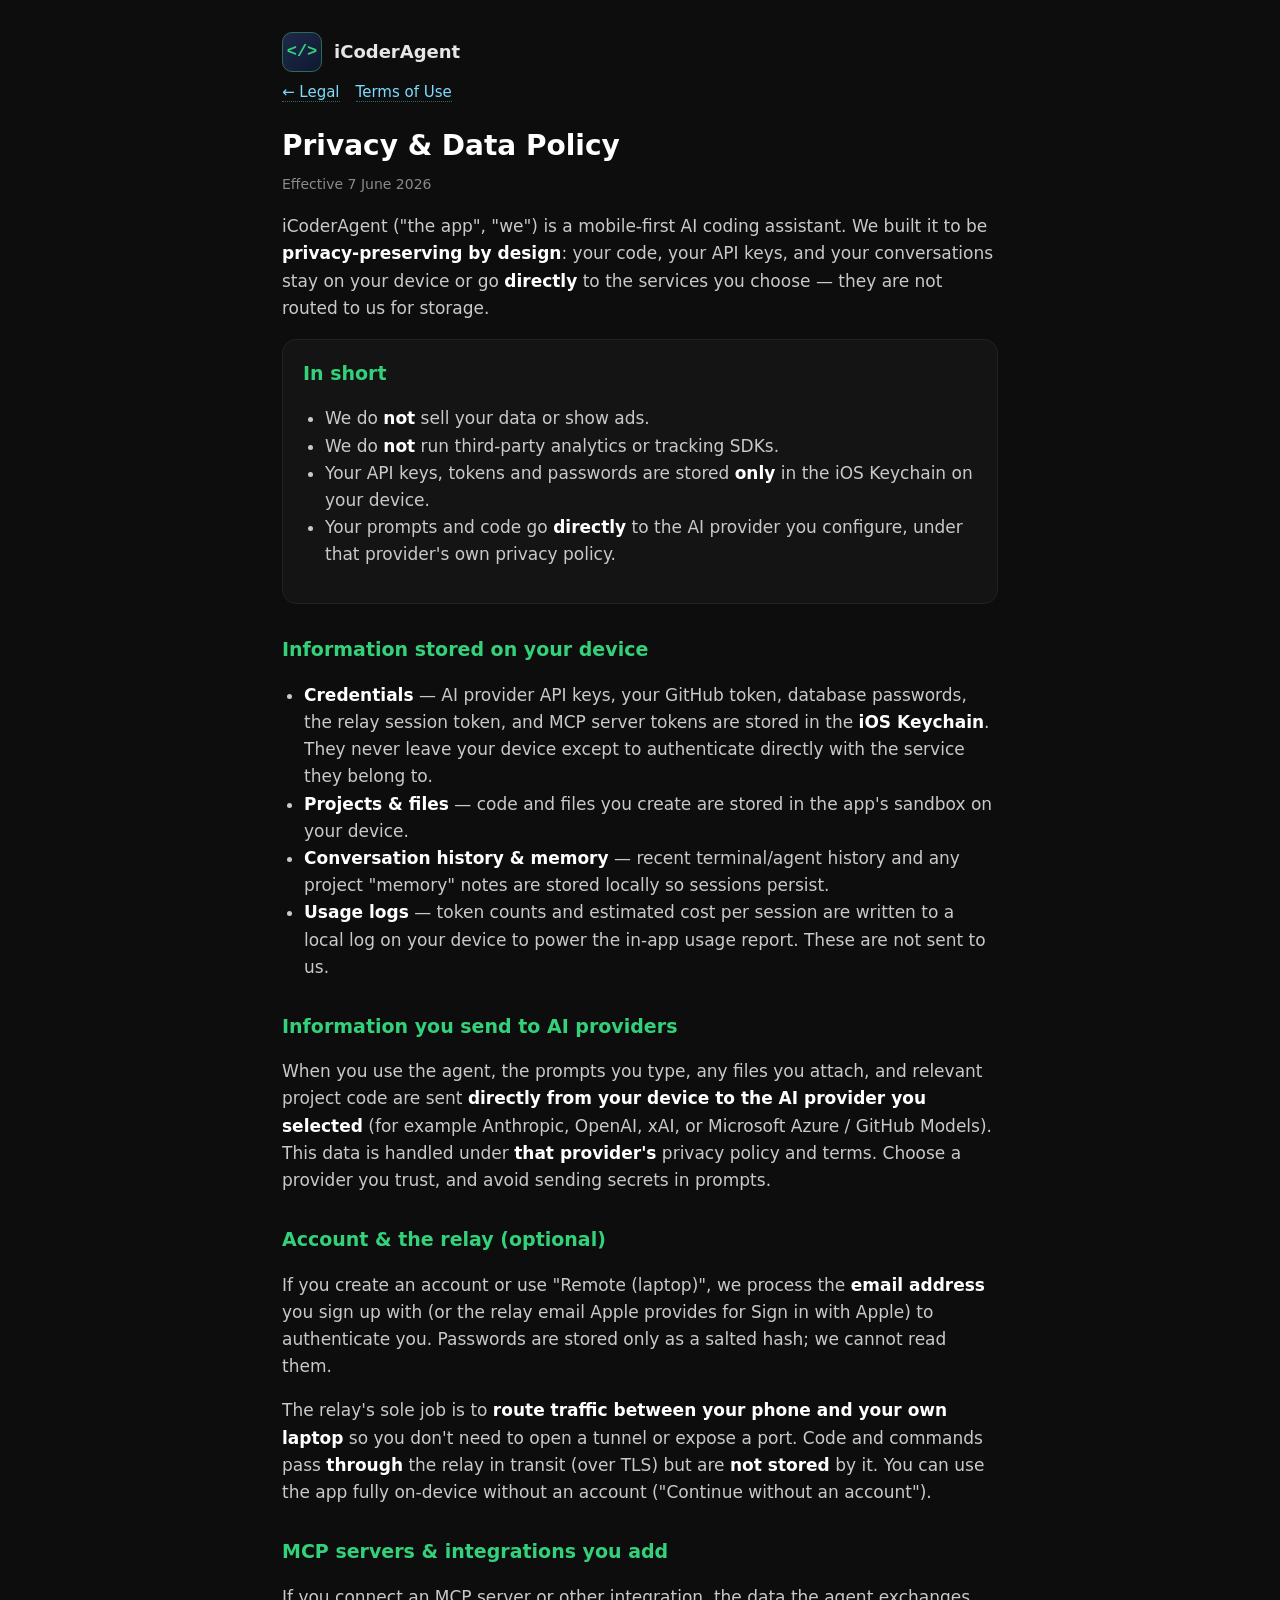
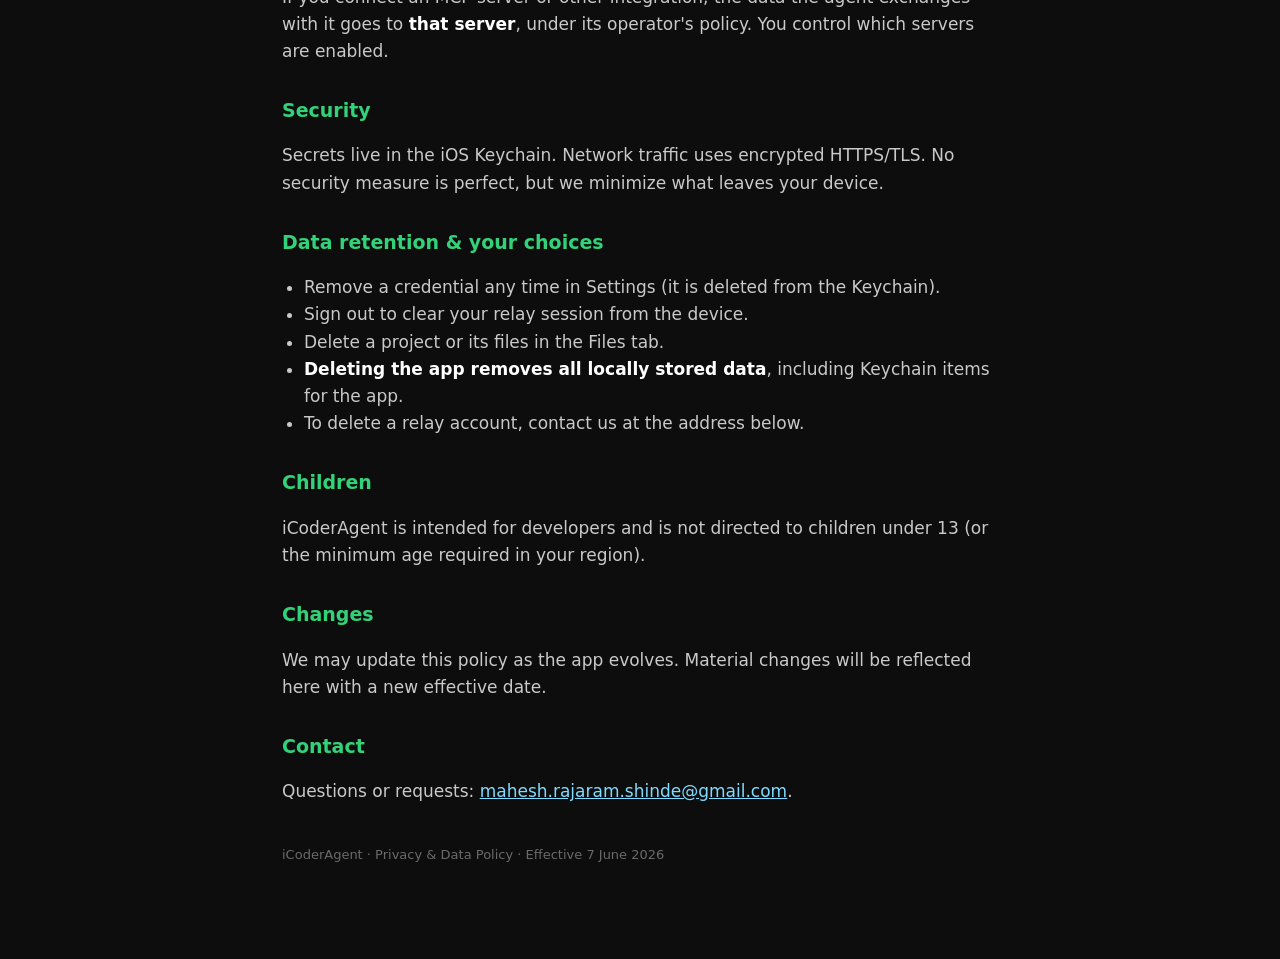
==== privacy.html @ c6f10f78 "iCoderAgent legal site: privacy policy + terms of use Co-Authored-By: Claude Opus 4.8 <noreply@anthr" ====
<!doctype html>
<html lang="en"><head>
<meta charset="utf-8"><meta name="viewport" content="width=device-width, initial-scale=1">
<title>iCoderAgent — Privacy &amp; Data Policy</title><link rel="stylesheet" href="style.css">
</head><body><div class="wrap">
  <header class="site"><div class="logo">&lt;/&gt;</div><div class="name">iCoderAgent</div></header>
  <div class="nav"><a href="index.html">← Legal</a><a href="terms.html">Terms of Use</a></div>
  <h1>Privacy &amp; Data Policy</h1>
  <p class="eff">Effective 7 June 2026</p>

  <p>iCoderAgent ("the app", "we") is a mobile-first AI coding assistant. We built it to be <strong>privacy-preserving by design</strong>: your code, your API keys, and your conversations stay on your device or go <strong>directly</strong> to the services you choose — they are not routed to us for storage.</p>

  <div class="card">
    <h2 style="margin-top:0">In short</h2>
    <ul>
      <li>We do <strong>not</strong> sell your data or show ads.</li>
      <li>We do <strong>not</strong> run third-party analytics or tracking SDKs.</li>
      <li>Your API keys, tokens and passwords are stored <strong>only</strong> in the iOS Keychain on your device.</li>
      <li>Your prompts and code go <strong>directly</strong> to the AI provider you configure, under that provider's own privacy policy.</li>
    </ul>
  </div>

  <h2>Information stored on your device</h2>
  <ul>
    <li><strong>Credentials</strong> — AI provider API keys, your GitHub token, database passwords, the relay session token, and MCP server tokens are stored in the <strong>iOS Keychain</strong>. They never leave your device except to authenticate directly with the service they belong to.</li>
    <li><strong>Projects &amp; files</strong> — code and files you create are stored in the app's sandbox on your device.</li>
    <li><strong>Conversation history &amp; memory</strong> — recent terminal/agent history and any project "memory" notes are stored locally so sessions persist.</li>
    <li><strong>Usage logs</strong> — token counts and estimated cost per session are written to a local log on your device to power the in-app usage report. These are not sent to us.</li>
  </ul>

  <h2>Information you send to AI providers</h2>
  <p>When you use the agent, the prompts you type, any files you attach, and relevant project code are sent <strong>directly from your device to the AI provider you selected</strong> (for example Anthropic, OpenAI, xAI, or Microsoft Azure / GitHub Models). This data is handled under <strong>that provider's</strong> privacy policy and terms. Choose a provider you trust, and avoid sending secrets in prompts.</p>

  <h2>Account &amp; the relay (optional)</h2>
  <p>If you create an account or use "Remote (laptop)", we process the <strong>email address</strong> you sign up with (or the relay email Apple provides for Sign in with Apple) to authenticate you. Passwords are stored only as a salted hash; we cannot read them.</p>
  <p>The relay's sole job is to <strong>route traffic between your phone and your own laptop</strong> so you don't need to open a tunnel or expose a port. Code and commands pass <strong>through</strong> the relay in transit (over TLS) but are <strong>not stored</strong> by it. You can use the app fully on-device without an account ("Continue without an account").</p>

  <h2>MCP servers &amp; integrations you add</h2>
  <p>If you connect an MCP server or other integration, the data the agent exchanges with it goes to <strong>that server</strong>, under its operator's policy. You control which servers are enabled.</p>

  <h2>Security</h2>
  <p>Secrets live in the iOS Keychain. Network traffic uses encrypted HTTPS/TLS. No security measure is perfect, but we minimize what leaves your device.</p>

  <h2>Data retention &amp; your choices</h2>
  <ul>
    <li>Remove a credential any time in Settings (it is deleted from the Keychain).</li>
    <li>Sign out to clear your relay session from the device.</li>
    <li>Delete a project or its files in the Files tab.</li>
    <li><strong>Deleting the app removes all locally stored data</strong>, including Keychain items for the app.</li>
    <li>To delete a relay account, contact us at the address below.</li>
  </ul>

  <h2>Children</h2>
  <p>iCoderAgent is intended for developers and is not directed to children under 13 (or the minimum age required in your region).</p>

  <h2>Changes</h2>
  <p>We may update this policy as the app evolves. Material changes will be reflected here with a new effective date.</p>

  <h2>Contact</h2>
  <p>Questions or requests: <a href="mailto:mahesh.rajaram.shinde@gmail.com">mahesh.rajaram.shinde@gmail.com</a>.</p>

  <p class="footer">iCoderAgent · Privacy &amp; Data Policy · Effective 7 June 2026</p>
</div></body></html>
---- style.css ----
:root { color-scheme: dark; }
* { box-sizing: border-box; }
body {
  margin: 0; padding: 0; background: #0d0d0d; color: #e6e6e6;
  font-family: -apple-system, system-ui, "Segoe UI", Roboto, sans-serif;
  line-height: 1.6; font-size: 17px;
}
.wrap { max-width: 760px; margin: 0 auto; padding: 32px 22px 80px; }
header.site { display: flex; align-items: center; gap: 12px; margin-bottom: 8px; }
header.site .logo {
  width: 40px; height: 40px; border-radius: 10px;
  background: linear-gradient(135deg,#1e2a4a,#0f1830);
  display: grid; place-items: center; color: #33d17a; font-weight: 700;
  font-family: ui-monospace, Menlo, monospace; border: 1px solid #2e6b54;
}
header.site .name { font-weight: 700; font-size: 18px; }
h1 { font-size: 28px; margin: 18px 0 4px; color: #fff; }
.eff { color: #8a8a8a; font-size: 14px; margin: 0 0 18px; }
h2 { font-size: 19px; color: #33d17a; margin: 30px 0 8px; }
p, li { color: #c9c9c9; }
a { color: #7fdbff; }
strong { color: #fff; }
ul { padding-left: 22px; }
hr { border: 0; border-top: 1px solid #222; margin: 28px 0; }
.nav { margin: 8px 0 20px; font-size: 15px; }
.nav a { margin-right: 16px; text-decoration: none; border-bottom: 1px dotted #2e6b54; }
.footer { color: #6a6a6a; font-size: 13px; margin-top: 40px; }
.card {
  background: #141414; border: 1px solid #222; border-radius: 14px;
  padding: 18px 20px; margin: 16px 0;
}
.tiles { display: grid; gap: 14px; grid-template-columns: 1fr 1fr; margin-top: 24px; }
@media (max-width: 540px){ .tiles { grid-template-columns: 1fr; } }
.tile { background:#141414; border:1px solid #222; border-radius:14px; padding:20px; text-decoration:none; display:block; }
.tile:hover { border-color:#2e6b54; }
.tile h3 { margin:0 0 6px; color:#fff; }
.tile p { margin:0; color:#9a9a9a; font-size:14px; }
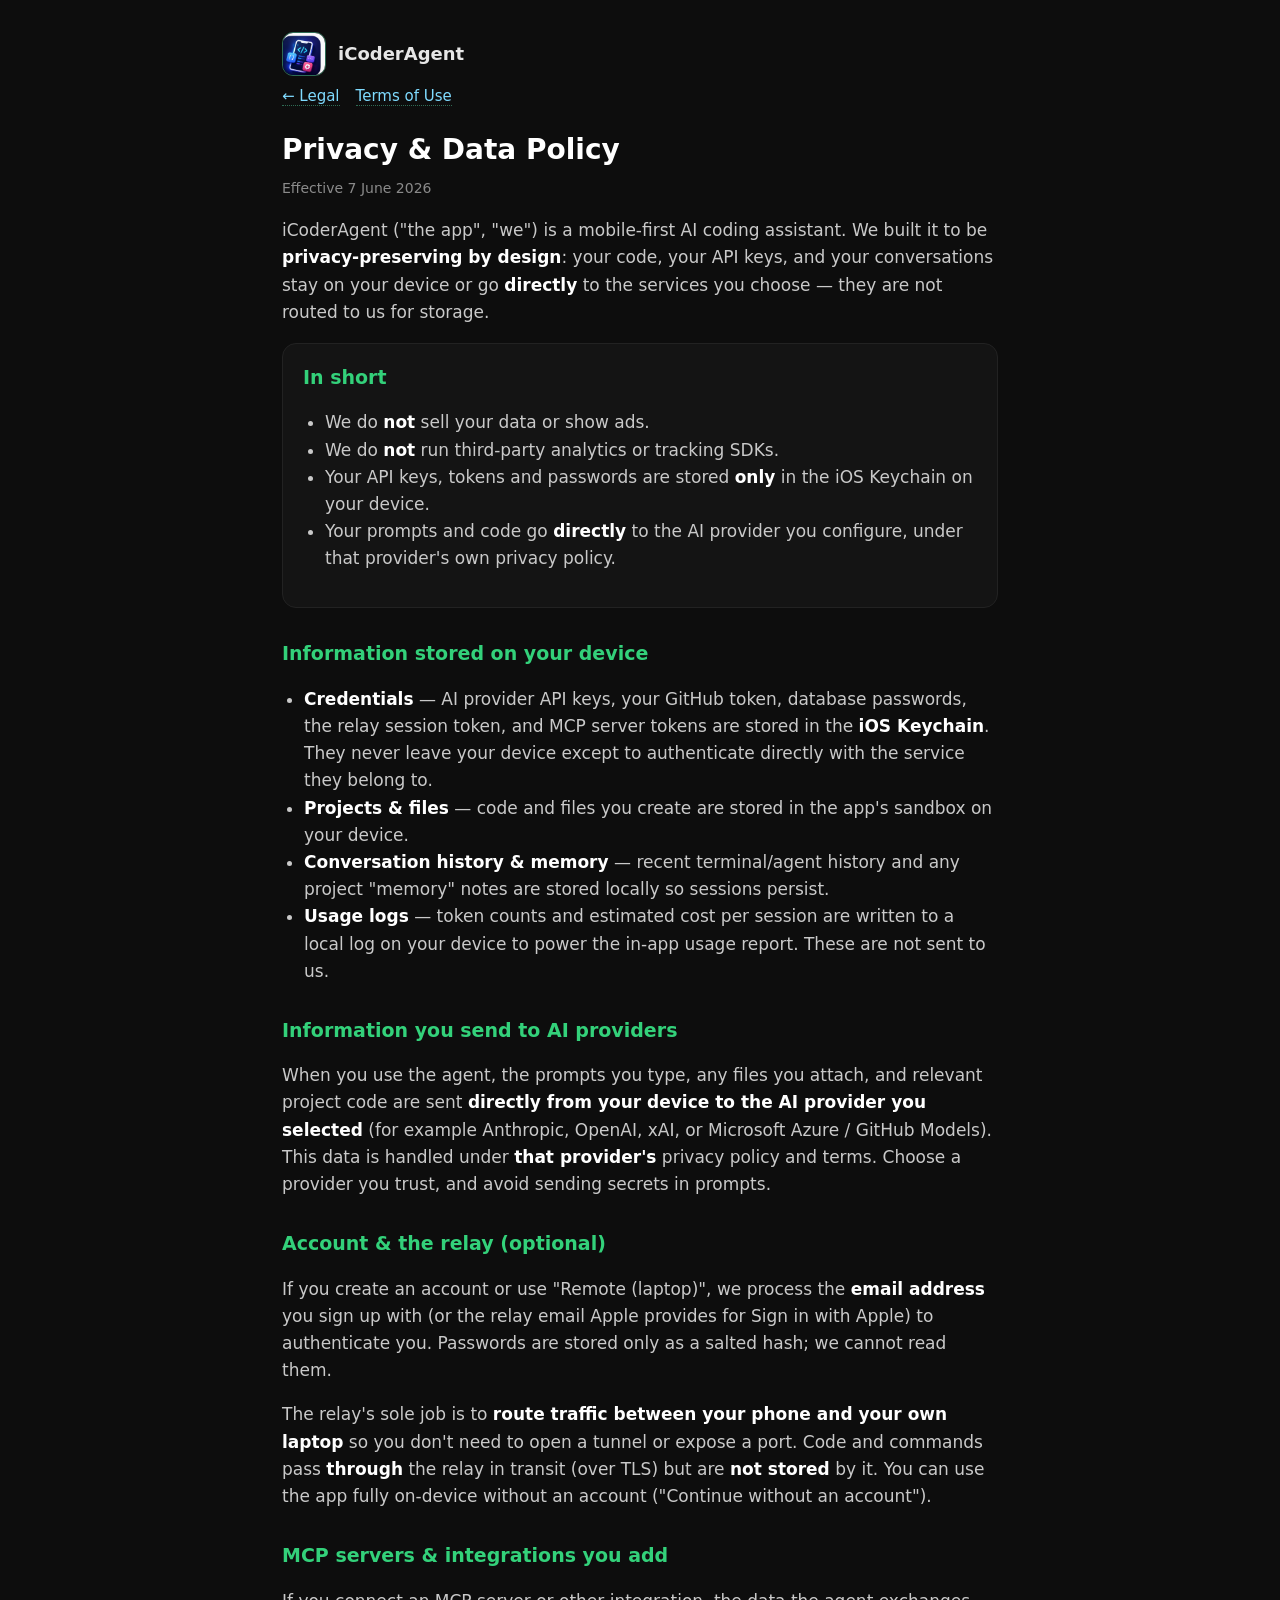
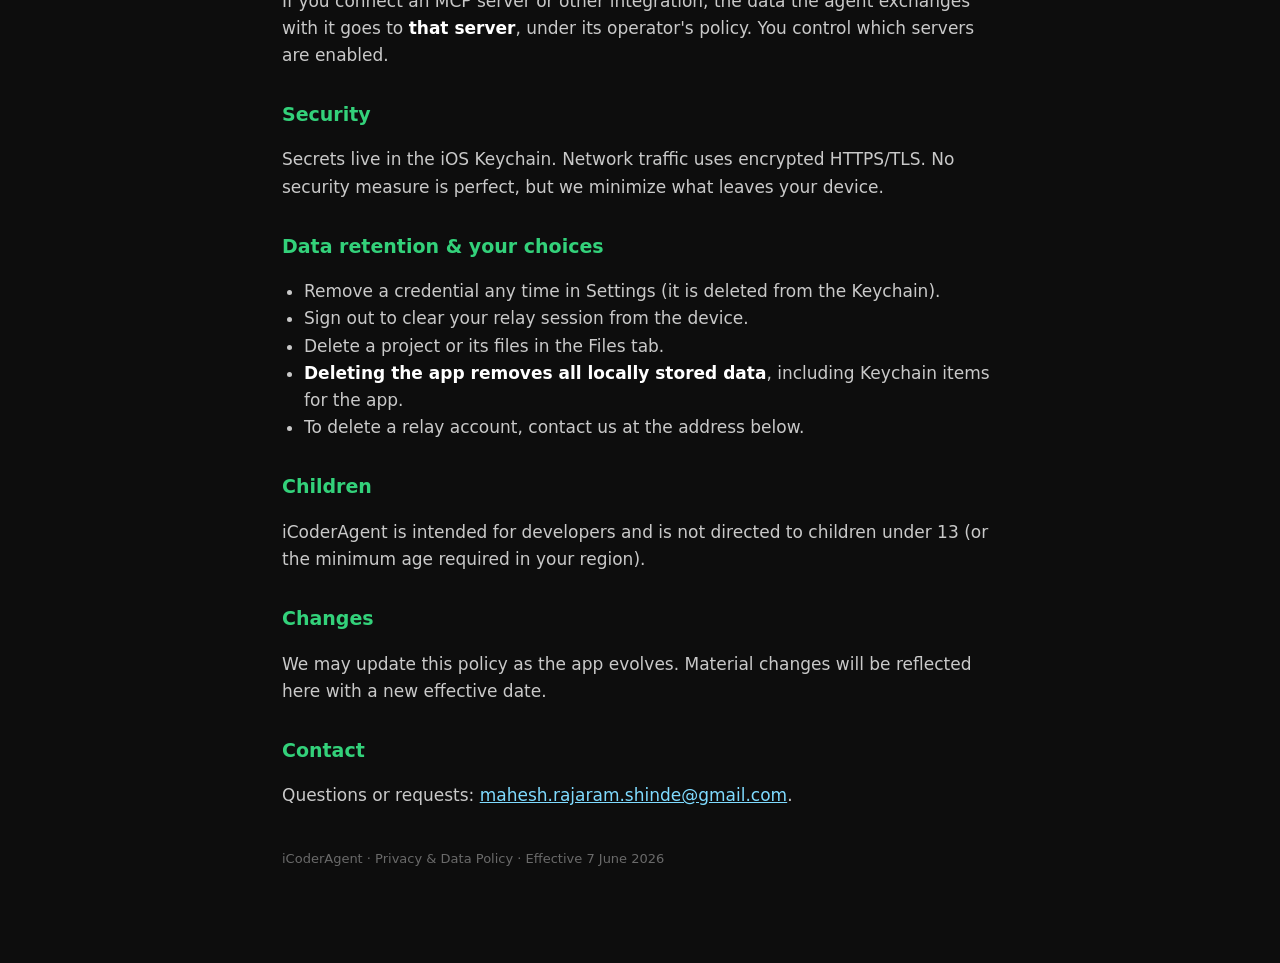
==== commit ee7d6f2a: "Use the app icon as the site logo Co-Authored-By: Claude Opus 4.8 <noreply@anthropic.com>" ====
--- a/privacy.html
+++ b/privacy.html
@@ -3,7 +3,7 @@
 <meta charset="utf-8"><meta name="viewport" content="width=device-width, initial-scale=1">
 <title>iCoderAgent — Privacy &amp; Data Policy</title><link rel="stylesheet" href="style.css">
 </head><body><div class="wrap">
-  <header class="site"><div class="logo">&lt;/&gt;</div><div class="name">iCoderAgent</div></header>
+  <header class="site"><img class="logo" src="icon.png" alt="iCoderAgent app icon"><div class="name">iCoderAgent</div></header>
   <div class="nav"><a href="index.html">← Legal</a><a href="terms.html">Terms of Use</a></div>
   <h1>Privacy &amp; Data Policy</h1>
   <p class="eff">Effective 7 June 2026</p>
--- a/style.css
+++ b/style.css
@@ -8,10 +8,8 @@
 .wrap { max-width: 760px; margin: 0 auto; padding: 32px 22px 80px; }
 header.site { display: flex; align-items: center; gap: 12px; margin-bottom: 8px; }
 header.site .logo {
-  width: 40px; height: 40px; border-radius: 10px;
-  background: linear-gradient(135deg,#1e2a4a,#0f1830);
-  display: grid; place-items: center; color: #33d17a; font-weight: 700;
-  font-family: ui-monospace, Menlo, monospace; border: 1px solid #2e6b54;
+  width: 44px; height: 44px; border-radius: 11px;
+  object-fit: cover; border: 1px solid #2e6b54;
 }
 header.site .name { font-weight: 700; font-size: 18px; }
 h1 { font-size: 28px; margin: 18px 0 4px; color: #fff; }
